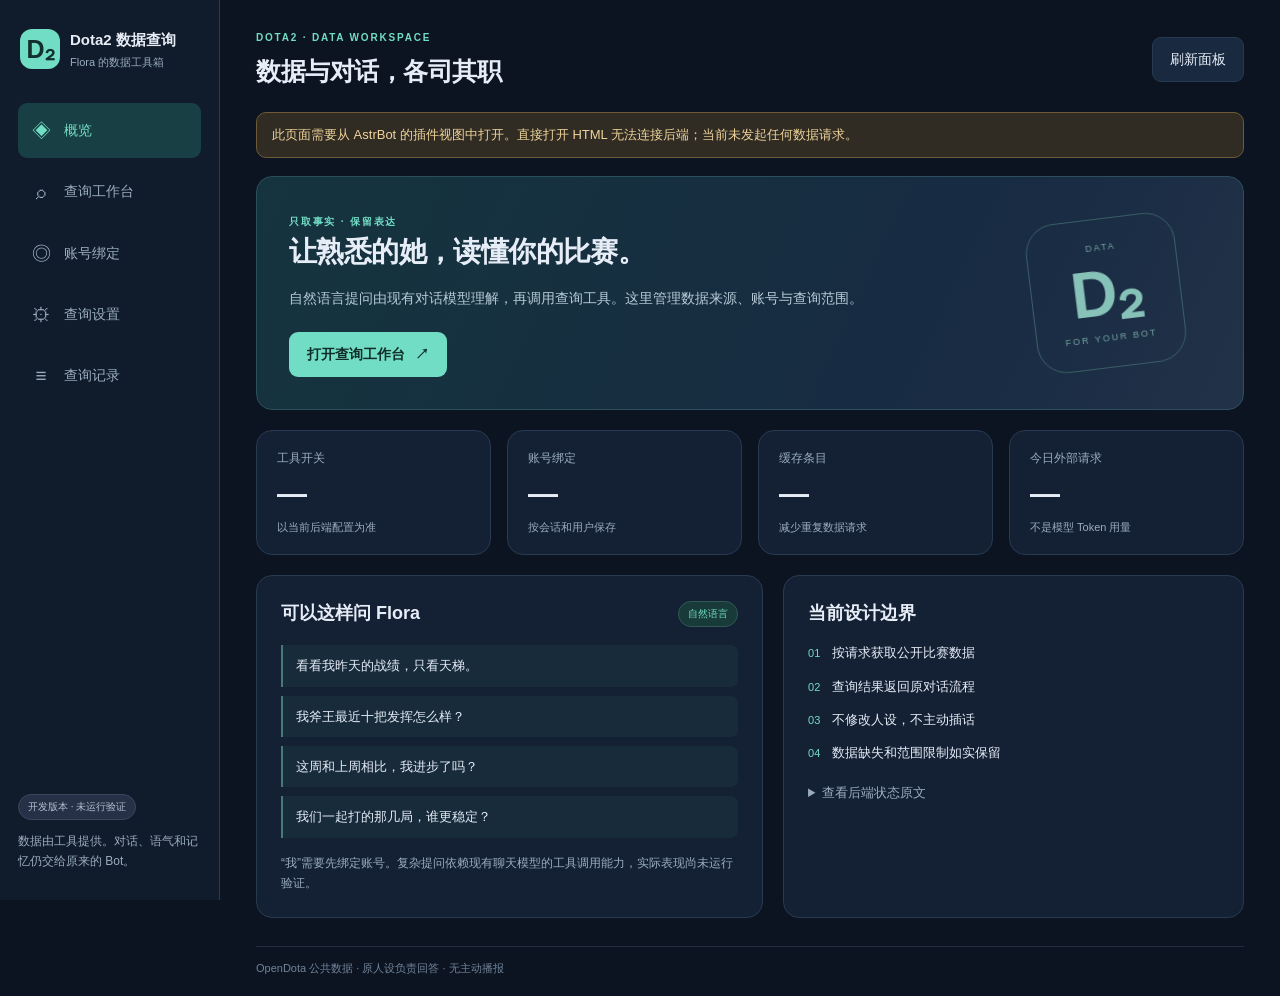
==== views/dashboard/index.html @ 7e200565 "feat: add Dota2 data tools and dashboard (development source, not tested)" ====
<!doctype html>
<html lang="zh-CN">
<head>
  <meta charset="utf-8">
  <meta name="viewport" content="width=device-width, initial-scale=1">
  <meta name="color-scheme" content="dark light">
  <title>Dota2 数据查询</title>
  <link rel="stylesheet" href="./style.css">
</head>
<body>
  <div class="shell">
    <aside class="sidebar">
      <div class="brand"><span class="brand-icon" aria-hidden="true">D₂</span><div><strong>Dota2 数据查询</strong><span>Flora 的数据工具箱</span></div></div>
      <nav class="nav" aria-label="面板导航">
        <button class="nav-item active" data-tab="overview" aria-current="page"><span aria-hidden="true">◈</span>概览</button>
        <button class="nav-item" data-tab="query"><span aria-hidden="true">⌕</span>查询工作台</button>
        <button class="nav-item" data-tab="bindings"><span aria-hidden="true">◎</span>账号绑定</button>
        <button class="nav-item" data-tab="settings"><span aria-hidden="true">⚙</span>查询设置</button>
        <button class="nav-item" data-tab="records"><span aria-hidden="true">≡</span>查询记录</button>
      </nav>
      <div class="sidebar-note"><span class="pill neutral">开发版本 · 未运行验证</span><p>数据由工具提供。对话、语气和记忆仍交给原来的 Bot。</p></div>
    </aside>

    <main>
      <header class="topbar"><div><div class="eyebrow">DOTA2 · DATA WORKSPACE</div><h1 id="page-title">数据与对话，各司其职</h1></div><button id="refresh" class="button secondary" type="button">刷新面板</button></header>
      <div id="connection" class="notice" role="status">等待 AstrBot 面板连接…</div>
      <div id="notice" class="notice hidden" role="status" aria-live="polite"></div>

      <section id="tab-overview" class="tab-panel" aria-label="概览">
        <div class="hero-card"><div><span class="eyebrow">只取事实 · 保留表达</span><h2>让熟悉的她，读懂你的比赛。</h2><p>自然语言提问由现有对话模型理解，再调用查询工具。这里管理数据来源、账号与查询范围。</p><button class="button" type="button" data-open-tab="query">打开查询工作台 <span aria-hidden="true">↗</span></button></div><div class="hero-mark" aria-hidden="true"><span>DATA</span><strong>D₂</strong><span>FOR YOUR BOT</span></div></div>
        <div class="stats-grid" id="stats"><article class="stat"><span>工具开关</span><strong id="stat-enabled">—</strong><small>以当前后端配置为准</small></article><article class="stat"><span>账号绑定</span><strong id="stat-bindings">—</strong><small>按会话和用户保存</small></article><article class="stat"><span>缓存条目</span><strong id="stat-cache">—</strong><small>减少重复数据请求</small></article><article class="stat"><span>今日外部请求</span><strong id="stat-requests">—</strong><small>不是模型 Token 用量</small></article></div>
        <div class="two-column"><article class="card"><div class="card-heading"><h2>可以这样问 Flora</h2><span class="pill">自然语言</span></div><ul class="example-list"><li>看看我昨天的战绩，只看天梯。</li><li>我斧王最近十把发挥怎么样？</li><li>这周和上周相比，我进步了吗？</li><li>我们一起打的那几局，谁更稳定？</li></ul><p class="muted">“我”需要先绑定账号。复杂提问依赖现有聊天模型的工具调用能力，实际表现尚未运行验证。</p></article><article class="card"><h2>当前设计边界</h2><div class="boundary-list"><p><span>01</span>按请求获取公开比赛数据</p><p><span>02</span>查询结果返回原对话流程</p><p><span>03</span>不修改人设，不主动插话</p><p><span>04</span>数据缺失和范围限制如实保留</p></div><details><summary>查看后端状态原文</summary><pre id="status-raw">尚未读取。</pre></details></article></div>
      </section>

      <section id="tab-query" class="tab-panel hidden" aria-label="查询工作台">
        <div class="section-intro"><h2>查询工作台</h2><p>这里是管理员的结构化查询入口。聊天中直接向 Flora 提问即可，不需要填写这些表单。</p></div>
        <form id="query-form" class="card form-card">
          <div class="field-grid"><label>查询类型<select name="action" id="query-action"><option value="matches">条件战绩</option><option value="profile">玩家资料</option><option value="match">单场详情</option><option value="hero_pool">英雄池</option><option value="compare">多人比较</option><option value="meta">英雄版本统计</option></select></label><label data-query-for="profile matches hero_pool">目标账号或本会话别名<input name="target" value="me" placeholder="我 / account ID / 已绑定别名" maxlength="128"><small>使用“我”或别名时需填写下方会话信息。</small></label><label data-query-for="match" class="hidden">比赛 ID<input name="match_id" inputmode="numeric" placeholder="输入具体比赛编号" maxlength="24"></label><label data-query-for="compare" class="hidden">对比玩家<textarea name="targets" rows="2" placeholder="每行一个 account ID 或本会话别名" maxlength="1200"></textarea></label></div>
          <div class="field-grid query-filters"><label data-query-for="matches hero_pool compare meta">英雄<input name="hero" placeholder="全部英雄，或输入名称 / ID" maxlength="80"></label><label data-query-for="matches hero_pool compare">模式<select name="mode"><option value="all">全部模式</option><option value="ranked">天梯</option><option value="normal">普通匹配</option><option value="turbo">加速模式</option></select></label><label data-query-for="matches hero_pool compare">胜负<select name="outcome"><option value="all">全部</option><option value="win">胜场</option><option value="loss">负场</option></select></label><label data-query-for="matches hero_pool compare meta">返回上限<input name="limit" type="number" value="20" min="1" max="100"></label><label data-query-for="matches hero_pool compare">时间范围<select name="period" id="query-period"><option value="7d">最近 7 天</option><option value="today">今天</option><option value="yesterday">昨天</option><option value="this_week">本周</option><option value="last_week">上周</option><option value="30d">最近 30 天</option><option value="all">不限制时间</option><option value="custom">自选日期</option></select></label><label id="start-date-field" class="hidden">开始日期<input name="start_date" type="date"></label><label id="end-date-field" class="hidden">结束日期（包含当天）<input name="end_date" type="date"></label></div>
          <label class="check-row hidden" data-query-for="compare"><input name="common_matches_only" type="checkbox">只比较这些玩家共同参与的对局</label>
          <details class="context-details"><summary>会话身份 · 查询“我”或别名时填写</summary><div class="field-grid"><label>会话标识<input name="scope" placeholder="AstrBot unified_msg_origin" maxlength="256" autocomplete="off"></label><label>发送者 ID<input name="user_id" placeholder="QQ 用户 ID 或平台用户 ID" maxlength="128" autocomplete="off"></label></div><p class="muted">面板管理员可以指定查询身份；聊天工具会从收到的消息读取真实身份。</p></details>
          <div class="form-actions"><p class="muted">数据可能延迟或未解析。查看结果中的时间范围和完整性说明。</p><button type="submit" class="button" data-busy-label="查询中…">查询数据</button></div>
        </form>
        <article class="card result-card" aria-live="polite"><div class="card-heading"><h2>查询结果</h2><span id="result-status" class="pill neutral">尚未查询</span></div><div id="result-content" class="empty-state"><span aria-hidden="true">⌕</span><p>选择查询条件，数据会显示在这里。</p></div><details id="result-detail" class="hidden"><summary>查看完整结构化结果</summary><pre id="result-raw"></pre></details></article>
      </section>

      <section id="tab-bindings" class="tab-panel hidden" aria-label="账号绑定">
        <div class="section-intro"><h2>账号绑定</h2><p>把平台身份与 Dota 账号对应起来。绑定按会话保存；也可以在聊天中用自然语言绑定自己的账号。</p></div>
        <form id="binding-form" class="card form-card"><div class="field-grid"><label>会话标识<input required name="scope" placeholder="AstrBot unified_msg_origin" maxlength="256" autocomplete="off"></label><label>发送者 ID<input required name="user_id" placeholder="平台用户 ID" maxlength="128" autocomplete="off"></label><label>Dota account ID / Steam64<input required name="account_id" inputmode="numeric" placeholder="数字账号 ID" maxlength="24" autocomplete="off"></label><label>查询别名（可选）<input name="alias" placeholder="便于查询的称呼" maxlength="40"></label></div><div class="form-actions"><p class="muted">相同会话和发送者的绑定会被更新。Steam 自定义主页名不能直接代替数字 ID。</p><button type="submit" class="button" data-busy-label="保存中…">保存绑定</button></div></form>
        <article class="card"><div class="card-heading"><h2>已保存的绑定</h2><button id="reload-bindings" class="button secondary small" type="button">刷新</button></div><div id="bindings-list" class="empty-state">尚未读取。</div></article>
      </section>

      <section id="tab-settings" class="tab-panel hidden" aria-label="查询设置">
        <div class="section-intro"><h2>查询设置</h2><p>这些参数仅控制数据工具。人设、聊天模型和记忆配置由原有系统管理。</p></div>
        <form id="settings-form" class="card form-card">
          <label class="check-row prominent"><input name="enabled" type="checkbox">启用 Dota2 查询工具</label>
          <div class="field-grid"><label>请求超时（秒）<input name="timeout_seconds" type="number" min="3" max="60" required></label><label>缓存有效期（秒）<input name="cache_ttl_seconds" type="number" min="30" max="86400" required></label><label>单次返回场次上限<input name="max_matches" type="number" min="1" max="100" required></label><label>单次扫描场次上限<input name="scan_limit" type="number" min="50" max="2000" required></label><label>每分钟外部请求上限<input name="requests_per_minute" type="number" min="1" max="60" required></label><label>每天外部请求上限<input name="daily_request_limit" type="number" min="1" max="2000" required></label><label>统计时区<input name="timezone" placeholder="Asia/Hong_Kong" maxlength="80" required></label><label>OpenDota API Key（可选）<input name="opendota_api_key" type="password" autocomplete="new-password" placeholder="留空保留已有 Key" maxlength="512"><small id="key-status">尚未读取 Key 状态；面板不会显示已保存的密钥。</small></label></div>
          <label class="check-row"><input name="clear_api_key" type="checkbox">明确清除已保存的 API Key</label>
          <div class="form-actions"><span id="settings-state" class="muted">等待读取设置。</span><div class="button-group"><button id="reload-settings" class="button secondary" type="button">重新读取</button><button type="submit" class="button" data-busy-label="保存中…">保存设置</button></div></div>
        </form>
        <article class="card maintenance"><div><h2>查询缓存</h2><p class="muted">清空已缓存的公开数据。账号绑定和查询记录保留，下次查询可能重新请求外部数据源。</p></div><button id="clear-cache" class="button secondary" type="button" data-busy-label="清理中…">清空缓存</button></article>
      </section>

      <section id="tab-records" class="tab-panel hidden" aria-label="查询记录"><div class="section-intro"><h2>查询记录</h2><p>只记录工具查询摘要。这里不保存聊天原文、人设或 API 密钥。</p></div><article class="card"><div class="card-heading"><h2>最近的查询</h2><button id="reload-records" class="button secondary small" type="button">刷新</button></div><div id="records-list" class="empty-state">尚未读取。</div></article></section>
      <footer>OpenDota 公共数据 · 原人设负责回答 · 无主动播报</footer>
    </main>
  </div>
  <script type="module" src="./app.js"></script>
</body>
</html>
---- views/dashboard/style.css ----
:root{color-scheme:dark;--bg:#0c1421;--sidebar:#101b2b;--card:#142135;--surface:#192a40;--line:#283a50;--text:#e7edf7;--muted:#9aacbf;--accent:#72ddc5;--accent-deep:#183f43;--red:#ffaaa7;--amber:#efd49b;--radius:16px;font-family:Inter,"Segoe UI","Microsoft YaHei",sans-serif;font-size:14px}*{box-sizing:border-box}body{margin:0;background:var(--bg);color:var(--text);line-height:1.65}button,input,select,textarea{font:inherit}button,a,input,select,textarea,summary{-webkit-tap-highlight-color:transparent}button{cursor:pointer}button:disabled{cursor:wait;opacity:.55}button:focus-visible,input:focus-visible,select:focus-visible,textarea:focus-visible,summary:focus-visible{outline:2px solid var(--accent);outline-offset:3px}input,select,textarea{min-width:0;max-width:100%}input:not([type=checkbox]),select,textarea{width:100%;color:var(--text);background:var(--bg);border:1px solid var(--line);border-radius:8px;padding:10px 12px}textarea{resize:vertical}input::placeholder,textarea::placeholder{color:#7d90a6}input[type=checkbox]{accent-color:var(--accent);width:17px;height:17px;flex-shrink:0}h1,h2,h3,p{margin:0}h1{font-size:25px;font-weight:650;letter-spacing:-.5px;line-height:1.35}h2{font-size:18px;font-weight:620;line-height:1.5}h3{font-size:14px}small{font-size:12px;color:var(--muted);font-weight:400}pre{white-space:pre-wrap;overflow-wrap:anywhere;background:var(--bg);padding:16px;border-radius:10px;font-size:12px;max-height:420px;overflow:auto}summary{cursor:pointer;color:var(--muted);font-size:13px}details{margin-top:18px}details[open]>summary{margin-bottom:12px}.shell{display:grid;grid-template-columns:220px minmax(0,1fr);min-height:100vh}.sidebar{position:sticky;top:0;height:100vh;border-right:1px solid var(--line);background:var(--sidebar);padding:28px 18px;display:flex;flex-direction:column}.brand{display:flex;align-items:center;gap:10px;padding:0 2px 32px}.brand strong{display:block;font-size:15px;white-space:nowrap}.brand div>span{display:block;font-size:11px;color:var(--muted)}.brand-icon{display:grid;place-items:center;flex-shrink:0;background:var(--accent);color:#12302d;width:40px;height:40px;font-size:25px;line-height:1;border-radius:12px;font-weight:750}.nav{display:grid;gap:6px}.nav-item{background:none;border:0;border-radius:9px;color:var(--muted);padding:12px;text-align:left;display:flex;align-items:center;gap:12px;font-weight:550}.nav-item>span{font-size:19px;width:22px;text-align:center}.nav-item:hover{background:#1c2a3e;color:var(--text)}.nav-item.active{background:var(--accent-deep);color:var(--accent)}.sidebar-note{margin-top:auto;padding-top:28px}.sidebar-note p{font-size:12px;color:var(--muted);margin-top:12px}main{max-width:1320px;width:100%;padding:30px 36px 18px;margin:0 auto;min-width:0}.topbar{display:flex;justify-content:space-between;align-items:center;gap:20px;margin-bottom:24px}.eyebrow{font-size:10px;font-weight:650;letter-spacing:1.8px;color:var(--accent);margin-bottom:8px}.button{display:inline-flex;justify-content:center;align-items:center;gap:10px;background:var(--accent);color:#102d2a;border:1px solid transparent;border-radius:9px;padding:10px 17px;font-weight:650;white-space:nowrap;transition:filter .15s}.button:hover{filter:brightness(1.08)}.button.secondary{background:var(--surface);border-color:var(--line);color:var(--text);font-weight:500}.button.small{font-size:12px;padding:6px 11px}.button.danger{color:var(--red);border-color:#67464d;background:#322732}.button-group{display:flex;gap:10px;flex-wrap:wrap}.notice{border:1px solid var(--line);background:var(--surface);color:var(--muted);border-radius:10px;padding:11px 15px;margin-bottom:18px;font-size:13px;overflow-wrap:anywhere}.notice.success{border-color:#366359;color:#b1eedc;background:#18332f}.notice.error{border-color:#684449;color:var(--red);background:#35232c}.notice.warn{border-color:#6c5b36;color:var(--amber);background:#302b23}.hero-card{background:linear-gradient(115deg,#15343e,#172b42 68%,#213148);border:1px solid #2b505b;border-radius:var(--radius);padding:32px;display:grid;grid-template-columns:minmax(0,1fr) 180px;gap:24px;overflow:hidden}.hero-card h2{font-size:28px;line-height:1.4;letter-spacing:-.6px}.hero-card p{color:#b7cbd8;max-width:580px;margin:16px 0 22px}.hero-mark{align-self:center;text-align:center;color:#85bfb6;opacity:.8;border:1px solid #416c70;border-radius:30px;transform:rotate(-7deg);padding:10px;width:150px;height:150px;display:flex;flex-direction:column;justify-content:center}.hero-mark strong{font-size:64px;line-height:1.2;color:#a2e6d5}.hero-mark span{font-size:9px;letter-spacing:2px}.stats-grid{display:grid;grid-template-columns:repeat(4,minmax(0,1fr));gap:16px;margin:20px 0}.stat{padding:18px 20px;border:1px solid var(--line);background:var(--card);border-radius:var(--radius);display:grid;gap:2px}.stat>span{color:var(--muted);font-size:12px}.stat>strong{font-size:30px;font-weight:600;letter-spacing:-.5px;line-height:1.5}.stat small{font-size:11px}.two-column{display:grid;grid-template-columns:1.1fr 1fr;gap:20px}.card{border:1px solid var(--line);background:var(--card);border-radius:var(--radius);padding:24px;min-width:0;margin-bottom:20px}.two-column .card{margin-bottom:0}.card-heading{display:flex;justify-content:space-between;align-items:center;gap:12px;margin-bottom:18px}.pill{font-size:10px;line-height:1.8;display:inline-block;padding:3px 9px;border:1px solid #335854;color:var(--accent);border-radius:20px;background:#183b39;white-space:nowrap}.pill.neutral{background:#263147;border-color:#39475e;color:#b5c1d3}.pill.warn{color:var(--amber);background:#393224;border-color:#635536}.pill.error{color:var(--red);background:#392732;border-color:#69444a}.example-list{margin:0 0 16px;padding:0;list-style:none;display:grid;gap:9px}.example-list li{padding:10px 13px;border-left:2px solid #477b77;background:#172b3b;border-radius:0 7px 7px 0;font-size:13px}.muted{font-size:12px;color:var(--muted)}.boundary-list{margin-top:15px;display:grid;gap:12px;font-size:13px}.boundary-list span{margin-right:12px;color:var(--accent);font-size:11px}.section-intro{margin-bottom:20px}.section-intro h2{font-size:22px;margin-bottom:7px}.section-intro p{font-size:13px;color:var(--muted)}.field-grid{display:grid;grid-template-columns:repeat(2,minmax(0,1fr));gap:18px 22px}.field-grid label{display:flex;flex-direction:column;gap:7px;font-size:13px;font-weight:500}.query-filters{margin-top:20px;grid-template-columns:repeat(4,minmax(0,1fr))}.form-actions{border-top:1px solid var(--line);padding-top:20px;margin-top:22px;display:flex;justify-content:space-between;align-items:center;gap:20px}.form-actions p{max-width:560px}.check-row{display:flex;align-items:center;gap:8px;font-size:13px;margin-top:18px}.check-row.prominent{margin-top:0;margin-bottom:24px;font-size:15px}.context-details{background:#111e30;padding:12px 16px;border-radius:10px;border:1px solid var(--line);margin-top:22px}.context-details .muted{margin-top:12px}.empty-state{text-align:center;color:var(--muted);font-size:13px;padding:30px 12px}.empty-state>span{display:block;color:#52718b;font-size:40px;line-height:1.4;margin-bottom:8px}.result-meta{display:flex;gap:8px;flex-wrap:wrap;margin-bottom:16px}.result-note{padding:12px 14px;border-left:2px solid var(--amber);background:#302f2b;color:#d2c8b1;font-size:13px;margin-bottom:14px;border-radius:0 8px 8px 0}.table-wrap{overflow:auto;border:1px solid var(--line);border-radius:10px}table{border-collapse:collapse;width:100%;text-align:left;font-size:12px}th,td{padding:11px 13px;border-bottom:1px solid var(--line);white-space:nowrap;max-width:360px;overflow:hidden;text-overflow:ellipsis}th{background:#1b2c42;color:#b2c3d5;font-weight:550}tbody tr:last-child td{border-bottom:0}tbody tr:hover{background:#192a40}td.wrap{white-space:normal;overflow-wrap:anywhere;min-width:160px}.key-values{display:grid;grid-template-columns:repeat(2,minmax(0,1fr));gap:9px 18px;margin-bottom:16px}.key-value{border-bottom:1px solid var(--line);padding:8px 0;font-size:13px;min-width:0}.key-value span{display:block;color:var(--muted);font-size:11px;margin-bottom:3px}.key-value strong{font-weight:500;overflow-wrap:anywhere}.maintenance{display:flex;justify-content:space-between;align-items:center;gap:24px}.maintenance h2{margin-bottom:6px}.row-actions{display:flex;gap:6px}footer{color:#71849b;font-size:11px;margin-top:28px;padding-top:12px;border-top:1px solid #1f2e42}.hidden,[hidden]{display:none!important}@media(max-width:1120px){main{padding:26px 24px}.sidebar{padding:26px 14px}.shell{grid-template-columns:205px minmax(0,1fr)}.hero-card{padding:26px;grid-template-columns:1fr 135px}.hero-mark{width:125px;height:125px}.hero-card h2{font-size:24px}.stats-grid{gap:10px}.stat{padding:15px}.query-filters{grid-template-columns:repeat(2,minmax(0,1fr))}}@media(max-width:880px){.shell{grid-template-columns:1fr}.sidebar{position:static;height:auto;padding:18px 22px;border-right:0;border-bottom:1px solid var(--line);gap:16px}.brand{padding:0}.nav{display:flex;gap:5px;overflow:auto}.nav-item{padding:8px 12px;flex-shrink:0}.nav-item>span{font-size:16px;width:auto}.sidebar-note{display:none}main{padding:22px}.topbar{margin-bottom:20px}.topbar h1{font-size:22px}.two-column{grid-template-columns:1fr}.stats-grid{grid-template-columns:repeat(2,minmax(0,1fr))}}@media(max-width:520px){main{padding:18px 14px}.sidebar{padding:16px 14px}.topbar{align-items:flex-start}.topbar h1{font-size:19px}.topbar .button{font-size:12px;padding:8px 10px}.eyebrow{font-size:9px;letter-spacing:1.3px}.hero-card{display:block;padding:22px}.hero-mark{display:none}.hero-card h2{font-size:23px}.hero-card p{font-size:13px}.card{padding:18px}.field-grid,.query-filters{grid-template-columns:1fr}.form-actions{align-items:flex-start;flex-direction:column;gap:14px}.form-actions>.button,.form-actions>.button-group{width:100%}.button-group>.button{flex:1}.maintenance{align-items:flex-start;flex-direction:column}.key-values{grid-template-columns:1fr}.stat strong{font-size:26px}.nav-item{font-size:12px;padding:8px 10px}.card-heading h2{font-size:16px}}@media(prefers-reduced-motion:reduce){*{transition:none!important}}
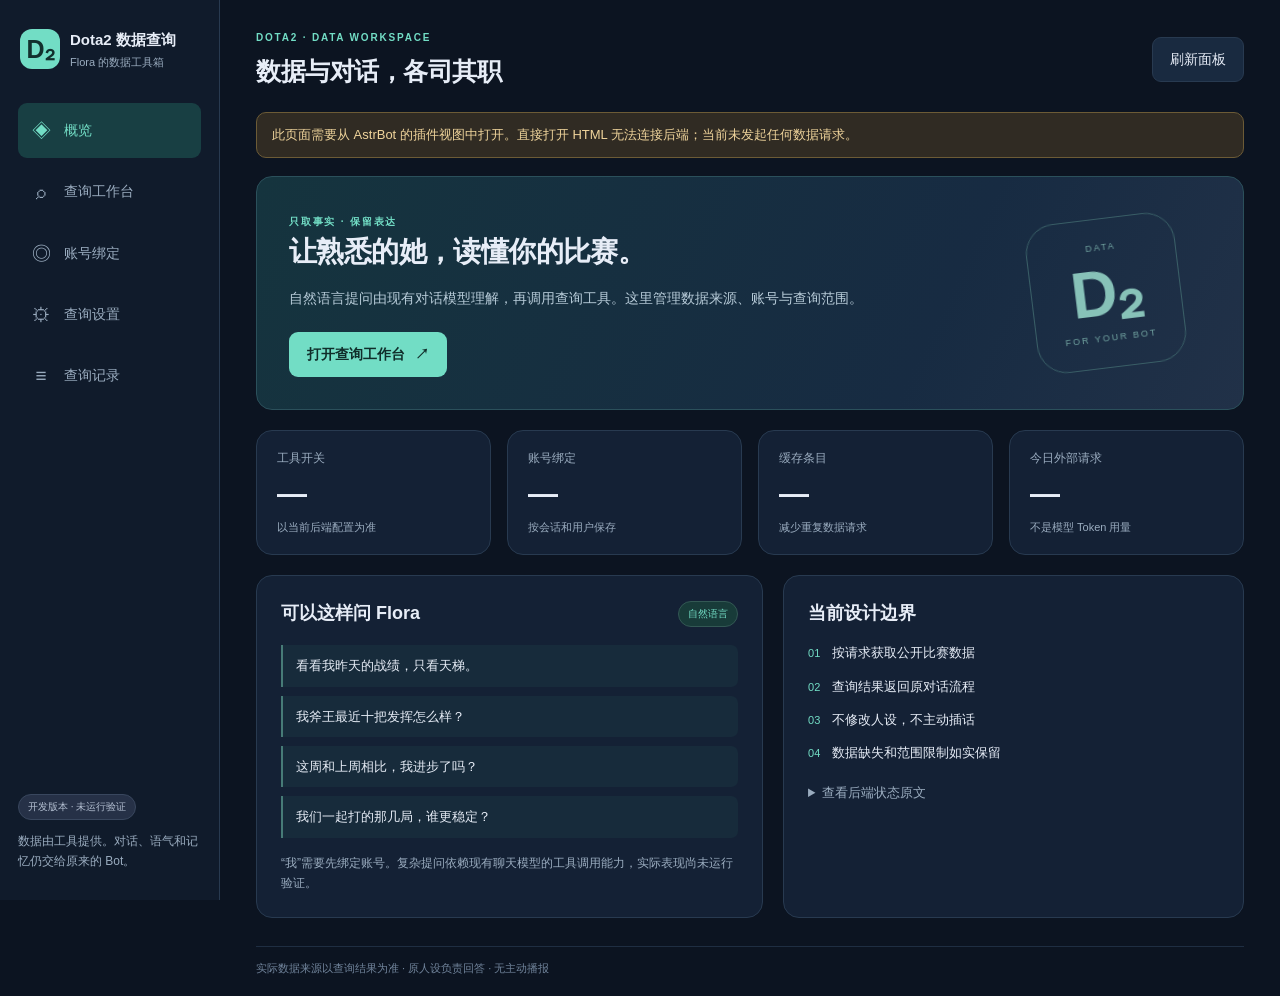
==== commit 778ed805: "feat: add optional STRATZ data source and dashboard controls" ====
--- a/views/dashboard/index.html
+++ b/views/dashboard/index.html
@@ -54,15 +54,24 @@
         <div class="section-intro"><h2>查询设置</h2><p>这些参数仅控制数据工具。人设、聊天模型和记忆配置由原有系统管理。</p></div>
         <form id="settings-form" class="card form-card">
           <label class="check-row prominent"><input name="enabled" type="checkbox">启用 Dota2 查询工具</label>
+          <div class="source-settings">
+            <div class="field-grid">
+              <label>优先数据源<select name="data_source_priority"><option value="opendota">OpenDota 优先</option><option value="stratz">STRATZ 优先</option></select><small>优先级用于支持切换的玩家与对局查询。</small></label>
+              <label>STRATZ API Token<input name="stratz_api_key" type="password" autocomplete="new-password" placeholder="留空保留已有 Token" maxlength="4096"><small id="stratz-key-status">尚未读取 Token 状态；面板不会显示已保存的密钥。</small></label>
+            </div>
+            <label class="check-row"><input name="fallback_enabled" type="checkbox">首选数据源失败时，允许使用另一可用数据源</label>
+            <label class="check-row"><input name="clear_stratz_api_key" type="checkbox">明确清除已保存的 STRATZ Token</label>
+            <p class="source-hint">STRATZ 需要有效的 API Token。英雄字典和英雄聚合统计始终由 OpenDota 提供，不随优先级切换；每次结果会标明实际来源与回退情况。</p>
+          </div>
           <div class="field-grid"><label>请求超时（秒）<input name="timeout_seconds" type="number" min="3" max="60" required></label><label>缓存有效期（秒）<input name="cache_ttl_seconds" type="number" min="30" max="86400" required></label><label>单次返回场次上限<input name="max_matches" type="number" min="1" max="100" required></label><label>单次扫描场次上限<input name="scan_limit" type="number" min="50" max="2000" required></label><label>每分钟外部请求上限<input name="requests_per_minute" type="number" min="1" max="60" required></label><label>每天外部请求上限<input name="daily_request_limit" type="number" min="1" max="2000" required></label><label>统计时区<input name="timezone" placeholder="Asia/Hong_Kong" maxlength="80" required></label><label>OpenDota API Key（可选）<input name="opendota_api_key" type="password" autocomplete="new-password" placeholder="留空保留已有 Key" maxlength="512"><small id="key-status">尚未读取 Key 状态；面板不会显示已保存的密钥。</small></label></div>
-          <label class="check-row"><input name="clear_api_key" type="checkbox">明确清除已保存的 API Key</label>
+          <label class="check-row"><input name="clear_api_key" type="checkbox">明确清除已保存的 OpenDota API Key</label>
           <div class="form-actions"><span id="settings-state" class="muted">等待读取设置。</span><div class="button-group"><button id="reload-settings" class="button secondary" type="button">重新读取</button><button type="submit" class="button" data-busy-label="保存中…">保存设置</button></div></div>
         </form>
         <article class="card maintenance"><div><h2>查询缓存</h2><p class="muted">清空已缓存的公开数据。账号绑定和查询记录保留，下次查询可能重新请求外部数据源。</p></div><button id="clear-cache" class="button secondary" type="button" data-busy-label="清理中…">清空缓存</button></article>
       </section>
 
       <section id="tab-records" class="tab-panel hidden" aria-label="查询记录"><div class="section-intro"><h2>查询记录</h2><p>只记录工具查询摘要。这里不保存聊天原文、人设或 API 密钥。</p></div><article class="card"><div class="card-heading"><h2>最近的查询</h2><button id="reload-records" class="button secondary small" type="button">刷新</button></div><div id="records-list" class="empty-state">尚未读取。</div></article></section>
-      <footer>OpenDota 公共数据 · 原人设负责回答 · 无主动播报</footer>
+      <footer>实际数据来源以查询结果为准 · 原人设负责回答 · 无主动播报</footer>
     </main>
   </div>
   <script type="module" src="./app.js"></script>
--- a/views/dashboard/style.css
+++ b/views/dashboard/style.css
@@ -1,2 +1,3 @@
 :root{color-scheme:dark;--bg:#0c1421;--sidebar:#101b2b;--card:#142135;--surface:#192a40;--line:#283a50;--text:#e7edf7;--muted:#9aacbf;--accent:#72ddc5;--accent-deep:#183f43;--red:#ffaaa7;--amber:#efd49b;--radius:16px;font-family:Inter,"Segoe UI","Microsoft YaHei",sans-serif;font-size:14px}*{box-sizing:border-box}body{margin:0;background:var(--bg);color:var(--text);line-height:1.65}button,input,select,textarea{font:inherit}button,a,input,select,textarea,summary{-webkit-tap-highlight-color:transparent}button{cursor:pointer}button:disabled{cursor:wait;opacity:.55}button:focus-visible,input:focus-visible,select:focus-visible,textarea:focus-visible,summary:focus-visible{outline:2px solid var(--accent);outline-offset:3px}input,select,textarea{min-width:0;max-width:100%}input:not([type=checkbox]),select,textarea{width:100%;color:var(--text);background:var(--bg);border:1px solid var(--line);border-radius:8px;padding:10px 12px}textarea{resize:vertical}input::placeholder,textarea::placeholder{color:#7d90a6}input[type=checkbox]{accent-color:var(--accent);width:17px;height:17px;flex-shrink:0}h1,h2,h3,p{margin:0}h1{font-size:25px;font-weight:650;letter-spacing:-.5px;line-height:1.35}h2{font-size:18px;font-weight:620;line-height:1.5}h3{font-size:14px}small{font-size:12px;color:var(--muted);font-weight:400}pre{white-space:pre-wrap;overflow-wrap:anywhere;background:var(--bg);padding:16px;border-radius:10px;font-size:12px;max-height:420px;overflow:auto}summary{cursor:pointer;color:var(--muted);font-size:13px}details{margin-top:18px}details[open]>summary{margin-bottom:12px}.shell{display:grid;grid-template-columns:220px minmax(0,1fr);min-height:100vh}.sidebar{position:sticky;top:0;height:100vh;border-right:1px solid var(--line);background:var(--sidebar);padding:28px 18px;display:flex;flex-direction:column}.brand{display:flex;align-items:center;gap:10px;padding:0 2px 32px}.brand strong{display:block;font-size:15px;white-space:nowrap}.brand div>span{display:block;font-size:11px;color:var(--muted)}.brand-icon{display:grid;place-items:center;flex-shrink:0;background:var(--accent);color:#12302d;width:40px;height:40px;font-size:25px;line-height:1;border-radius:12px;font-weight:750}.nav{display:grid;gap:6px}.nav-item{background:none;border:0;border-radius:9px;color:var(--muted);padding:12px;text-align:left;display:flex;align-items:center;gap:12px;font-weight:550}.nav-item>span{font-size:19px;width:22px;text-align:center}.nav-item:hover{background:#1c2a3e;color:var(--text)}.nav-item.active{background:var(--accent-deep);color:var(--accent)}.sidebar-note{margin-top:auto;padding-top:28px}.sidebar-note p{font-size:12px;color:var(--muted);margin-top:12px}main{max-width:1320px;width:100%;padding:30px 36px 18px;margin:0 auto;min-width:0}.topbar{display:flex;justify-content:space-between;align-items:center;gap:20px;margin-bottom:24px}.eyebrow{font-size:10px;font-weight:650;letter-spacing:1.8px;color:var(--accent);margin-bottom:8px}.button{display:inline-flex;justify-content:center;align-items:center;gap:10px;background:var(--accent);color:#102d2a;border:1px solid transparent;border-radius:9px;padding:10px 17px;font-weight:650;white-space:nowrap;transition:filter .15s}.button:hover{filter:brightness(1.08)}.button.secondary{background:var(--surface);border-color:var(--line);color:var(--text);font-weight:500}.button.small{font-size:12px;padding:6px 11px}.button.danger{color:var(--red);border-color:#67464d;background:#322732}.button-group{display:flex;gap:10px;flex-wrap:wrap}.notice{border:1px solid var(--line);background:var(--surface);color:var(--muted);border-radius:10px;padding:11px 15px;margin-bottom:18px;font-size:13px;overflow-wrap:anywhere}.notice.success{border-color:#366359;color:#b1eedc;background:#18332f}.notice.error{border-color:#684449;color:var(--red);background:#35232c}.notice.warn{border-color:#6c5b36;color:var(--amber);background:#302b23}.hero-card{background:linear-gradient(115deg,#15343e,#172b42 68%,#213148);border:1px solid #2b505b;border-radius:var(--radius);padding:32px;display:grid;grid-template-columns:minmax(0,1fr) 180px;gap:24px;overflow:hidden}.hero-card h2{font-size:28px;line-height:1.4;letter-spacing:-.6px}.hero-card p{color:#b7cbd8;max-width:580px;margin:16px 0 22px}.hero-mark{align-self:center;text-align:center;color:#85bfb6;opacity:.8;border:1px solid #416c70;border-radius:30px;transform:rotate(-7deg);padding:10px;width:150px;height:150px;display:flex;flex-direction:column;justify-content:center}.hero-mark strong{font-size:64px;line-height:1.2;color:#a2e6d5}.hero-mark span{font-size:9px;letter-spacing:2px}.stats-grid{display:grid;grid-template-columns:repeat(4,minmax(0,1fr));gap:16px;margin:20px 0}.stat{padding:18px 20px;border:1px solid var(--line);background:var(--card);border-radius:var(--radius);display:grid;gap:2px}.stat>span{color:var(--muted);font-size:12px}.stat>strong{font-size:30px;font-weight:600;letter-spacing:-.5px;line-height:1.5}.stat small{font-size:11px}.two-column{display:grid;grid-template-columns:1.1fr 1fr;gap:20px}.card{border:1px solid var(--line);background:var(--card);border-radius:var(--radius);padding:24px;min-width:0;margin-bottom:20px}.two-column .card{margin-bottom:0}.card-heading{display:flex;justify-content:space-between;align-items:center;gap:12px;margin-bottom:18px}.pill{font-size:10px;line-height:1.8;display:inline-block;padding:3px 9px;border:1px solid #335854;color:var(--accent);border-radius:20px;background:#183b39;white-space:nowrap}.pill.neutral{background:#263147;border-color:#39475e;color:#b5c1d3}.pill.warn{color:var(--amber);background:#393224;border-color:#635536}.pill.error{color:var(--red);background:#392732;border-color:#69444a}.example-list{margin:0 0 16px;padding:0;list-style:none;display:grid;gap:9px}.example-list li{padding:10px 13px;border-left:2px solid #477b77;background:#172b3b;border-radius:0 7px 7px 0;font-size:13px}.muted{font-size:12px;color:var(--muted)}.boundary-list{margin-top:15px;display:grid;gap:12px;font-size:13px}.boundary-list span{margin-right:12px;color:var(--accent);font-size:11px}.section-intro{margin-bottom:20px}.section-intro h2{font-size:22px;margin-bottom:7px}.section-intro p{font-size:13px;color:var(--muted)}.field-grid{display:grid;grid-template-columns:repeat(2,minmax(0,1fr));gap:18px 22px}.field-grid label{display:flex;flex-direction:column;gap:7px;font-size:13px;font-weight:500}.query-filters{margin-top:20px;grid-template-columns:repeat(4,minmax(0,1fr))}.form-actions{border-top:1px solid var(--line);padding-top:20px;margin-top:22px;display:flex;justify-content:space-between;align-items:center;gap:20px}.form-actions p{max-width:560px}.check-row{display:flex;align-items:center;gap:8px;font-size:13px;margin-top:18px}.check-row.prominent{margin-top:0;margin-bottom:24px;font-size:15px}.context-details{background:#111e30;padding:12px 16px;border-radius:10px;border:1px solid var(--line);margin-top:22px}.context-details .muted{margin-top:12px}.empty-state{text-align:center;color:var(--muted);font-size:13px;padding:30px 12px}.empty-state>span{display:block;color:#52718b;font-size:40px;line-height:1.4;margin-bottom:8px}.result-meta{display:flex;gap:8px;flex-wrap:wrap;margin-bottom:16px}.result-note{padding:12px 14px;border-left:2px solid var(--amber);background:#302f2b;color:#d2c8b1;font-size:13px;margin-bottom:14px;border-radius:0 8px 8px 0}.table-wrap{overflow:auto;border:1px solid var(--line);border-radius:10px}table{border-collapse:collapse;width:100%;text-align:left;font-size:12px}th,td{padding:11px 13px;border-bottom:1px solid var(--line);white-space:nowrap;max-width:360px;overflow:hidden;text-overflow:ellipsis}th{background:#1b2c42;color:#b2c3d5;font-weight:550}tbody tr:last-child td{border-bottom:0}tbody tr:hover{background:#192a40}td.wrap{white-space:normal;overflow-wrap:anywhere;min-width:160px}.key-values{display:grid;grid-template-columns:repeat(2,minmax(0,1fr));gap:9px 18px;margin-bottom:16px}.key-value{border-bottom:1px solid var(--line);padding:8px 0;font-size:13px;min-width:0}.key-value span{display:block;color:var(--muted);font-size:11px;margin-bottom:3px}.key-value strong{font-weight:500;overflow-wrap:anywhere}.maintenance{display:flex;justify-content:space-between;align-items:center;gap:24px}.maintenance h2{margin-bottom:6px}.row-actions{display:flex;gap:6px}footer{color:#71849b;font-size:11px;margin-top:28px;padding-top:12px;border-top:1px solid #1f2e42}.hidden,[hidden]{display:none!important}@media(max-width:1120px){main{padding:26px 24px}.sidebar{padding:26px 14px}.shell{grid-template-columns:205px minmax(0,1fr)}.hero-card{padding:26px;grid-template-columns:1fr 135px}.hero-mark{width:125px;height:125px}.hero-card h2{font-size:24px}.stats-grid{gap:10px}.stat{padding:15px}.query-filters{grid-template-columns:repeat(2,minmax(0,1fr))}}@media(max-width:880px){.shell{grid-template-columns:1fr}.sidebar{position:static;height:auto;padding:18px 22px;border-right:0;border-bottom:1px solid var(--line);gap:16px}.brand{padding:0}.nav{display:flex;gap:5px;overflow:auto}.nav-item{padding:8px 12px;flex-shrink:0}.nav-item>span{font-size:16px;width:auto}.sidebar-note{display:none}main{padding:22px}.topbar{margin-bottom:20px}.topbar h1{font-size:22px}.two-column{grid-template-columns:1fr}.stats-grid{grid-template-columns:repeat(2,minmax(0,1fr))}}@media(max-width:520px){main{padding:18px 14px}.sidebar{padding:16px 14px}.topbar{align-items:flex-start}.topbar h1{font-size:19px}.topbar .button{font-size:12px;padding:8px 10px}.eyebrow{font-size:9px;letter-spacing:1.3px}.hero-card{display:block;padding:22px}.hero-mark{display:none}.hero-card h2{font-size:23px}.hero-card p{font-size:13px}.card{padding:18px}.field-grid,.query-filters{grid-template-columns:1fr}.form-actions{align-items:flex-start;flex-direction:column;gap:14px}.form-actions>.button,.form-actions>.button-group{width:100%}.button-group>.button{flex:1}.maintenance{align-items:flex-start;flex-direction:column}.key-values{grid-template-columns:1fr}.stat strong{font-size:26px}.nav-item{font-size:12px;padding:8px 10px}.card-heading h2{font-size:16px}}@media(prefers-reduced-motion:reduce){*{transition:none!important}}
+:root .source-settings{padding:18px;border:1px solid #315352;border-radius:12px;background:#142b32;margin-bottom:22px}.source-hint{font-size:12px;color:#a7c6c5;margin-top:15px}.provenance-note{border-color:var(--accent);background:#193638;color:#b7dfd7}
 
